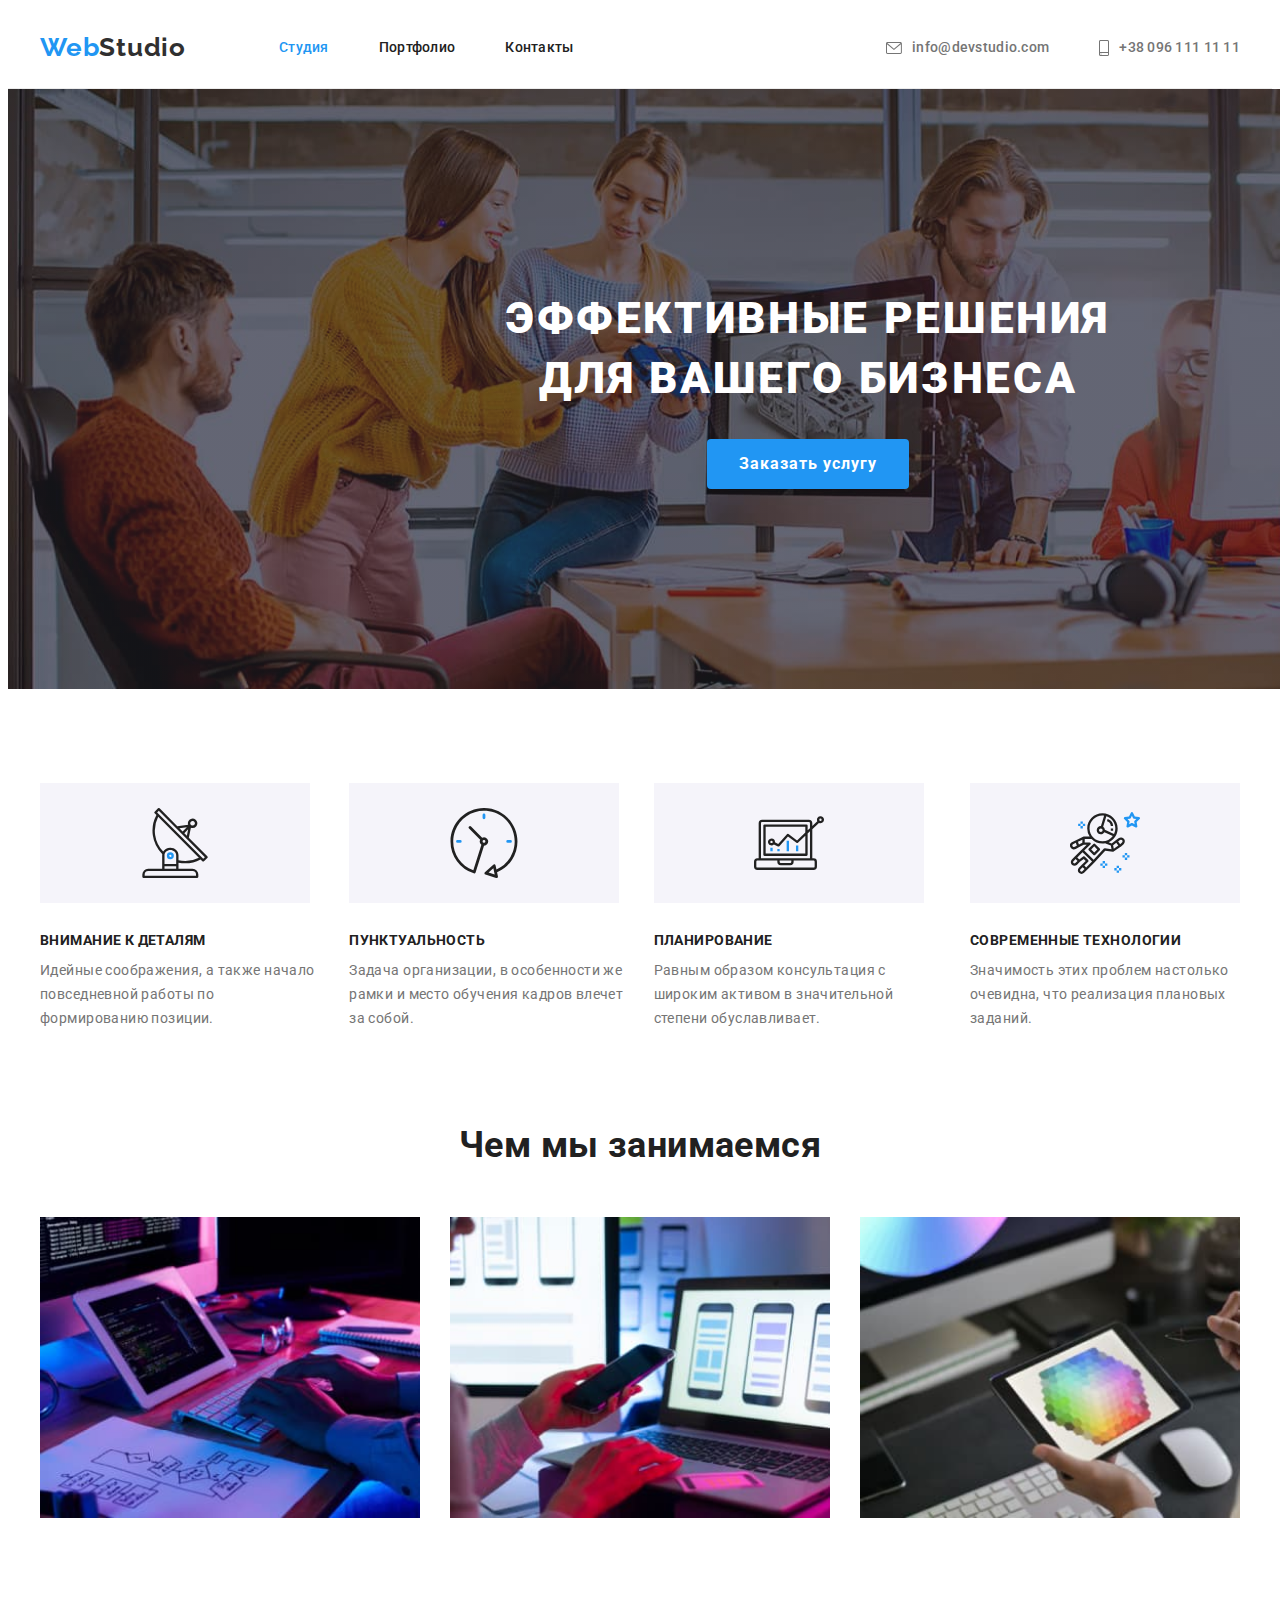
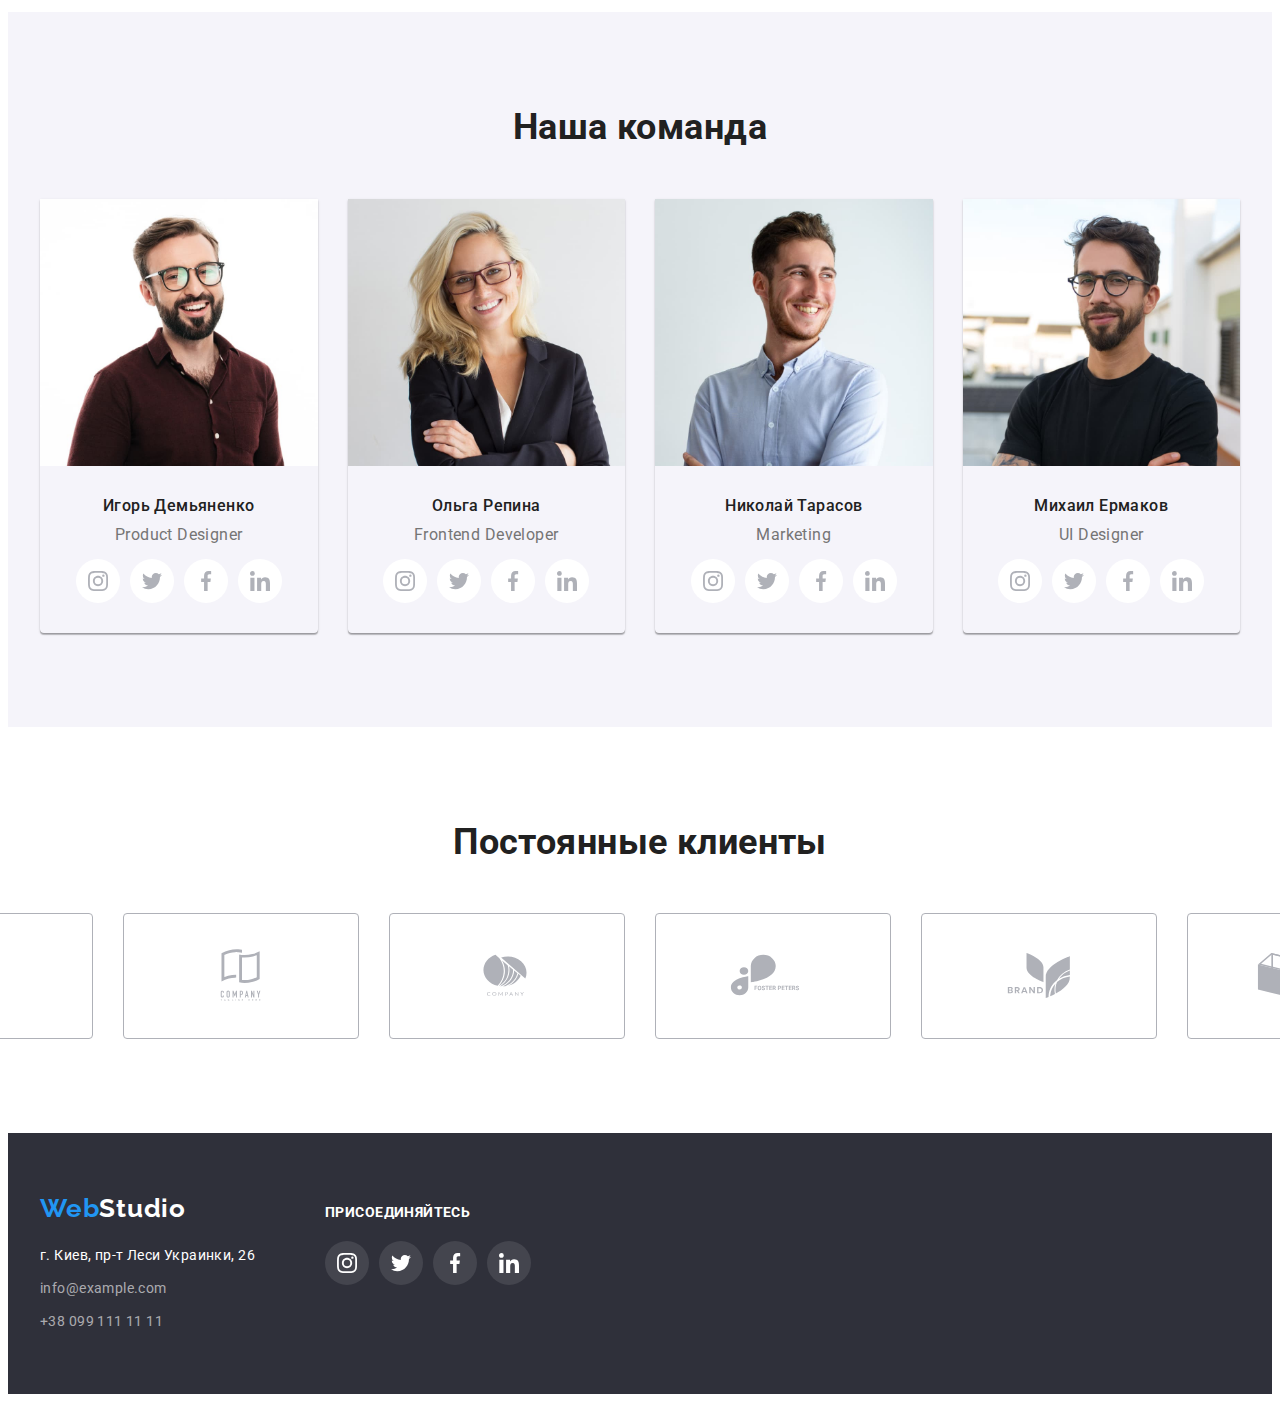
==== index.html @ d3e61353 "homework4" ====
<!DOCTYPE html>
<html lang="ru">
  <head>
    <meta charset="UTF-8" />
    <meta http-equiv="X-UA-Compatible" content="IE=edge" />
    <meta name="viewport" content="width=device-width, initial-scale=1.0" />
    <link rel="preconnect" href="https://fonts.googleapis.com" />
    <link rel="preconnect" href="https://fonts.gstatic.com" crossorigin />
    <link
      href="https://fonts.googleapis.com/css2?family=Raleway:wght@700&family=Roboto:wght@400;500;700;900&display=swap"
      rel="stylesheet"
    />
    <link
      rel="stylesheet"
      href="https://cdnjs.cloudflare.com/ajax/libs/modern-normalize/1.1.0/modern-normalize.min.css"
      integrity="sha512-wpPYUAdjBVSE4KJnH1VR1HeZfpl1ub8YT/NKx4PuQ5NmX2tKuGu6U/JRp5y+Y8XG2tV+wKQpNHVUX03MfMFn9Q=="
      crossorigin="anonymous"
      referrerpolicy="no-referrer"
    />
    <link rel="stylesheet" href="./css/style.css" />
    <title>Студия</title>
  </head>
  <body>
    <header class="header">
      <div class="container">
        <nav class="header-navigation">
          <a href="" lang="en" class="header-logo link"
            >Web<span class="header-logo-bottom link">Studio</span></a
          >
          <ul class="header-list list">
            <li class="header-item">
              <a href="" class="header-link link link-active">Студия</a>
            </li>
            <li class="header-item">
              <a href="portfolio.html" class="header-link link">Портфолио</a>
            </li>
            <li class="header-item">
              <a href="" class="header-link link">Контакты</a>
            </li>
          </ul>
        </nav>
        <ul class="header-list-adress list">
          <li>
            <a href="mailto:info@devstudio.com" class="header-mail link">
              <svg class="header-soc-icon" width="16" height="12">
                <use href="./images/icons.svg#icon-velopeen"></use>
              </svg>
              info@devstudio.com</a
            >
          </li>
          <li>
            <a href="tel:+380961111111" class="header-tel link">
              <svg class="header-soc-icon" width="10" height="16">
                <use href="./images/icons.svg#icon-smartphone"></use>
              </svg>
              +38 096 111 11 11</a
            >
          </li>
        </ul>
      </div>
    </header>
    <main>
      <section class="hero">
        <div class="container">
          <h1 class="hero-title">Эффективные решения для вашего бизнеса</h1>
          <button type="button" class="hero-btn">Заказать услугу</button>
        </div>
      </section>
      <section class="characteristics">
        <div class="container">
          <h2 class="characteristics-title-main visually-hidden">
            Наши характеристики
          </h2>
          <ul class="characteristics-list list">
            <li class="characteristics-item">
              <div class="characteristics-soc">
                <svg class="characteristics-soc-icon" width="70" height="70">
                  <use href="./images/icons.svg#icon-antenna"></use>
                </svg>
              </div>

              <h3 class="characteristics-title-bottom">Внимание к деталям</h3>
              <p class="characteristics-text">
                Идейные соображения, а также начало повседневной работы по
                формированию позиции.
              </p>
            </li>
            <li class="characteristics-item">
              <div class="characteristics-soc">
                <svg class="characteristics-soc-icon" width="70" height="70">
                  <use href="./images/icons.svg#icon-clock"></use>
                </svg>
              </div>
              <h3 class="characteristics-title-bottom">Пунктуальность</h3>
              <p class="characteristics-text">
                Задача организации, в особенности же рамки и место обучения
                кадров влечет за собой.
              </p>
            </li>
            <li class="characteristics-item">
              <div class="characteristics-soc">
                <svg class="characteristics-soc-icon" width="70" height="70">
                  <use href="./images/icons.svg#icon-diagram"></use>
                </svg>
              </div>
              <h3 class="characteristics-title-bottom">Планирование</h3>
              <p class="characteristics-text">
                Равным образом консультация с широким активом в значительной
                степени обуславливает.
              </p>
            </li>
            <li class="characteristics-item">
              <div class="characteristics-soc">
                <svg class="characteristics-soc-icon" width="70" height="70">
                  <use href="./images/icons.svg#icon-astronaut"></use>
                </svg>
              </div>
              <h3 class="characteristics-title-bottom">
                Современные технологии
              </h3>
              <p class="characteristics-text">
                Значимость этих проблем настолько очевидна, что реализация
                плановых заданий.
              </p>
            </li>
          </ul>
        </div>
      </section>
      <section class="employment">
        <div class="container">
          <h2 class="employment-title">Чем мы занимаемся</h2>
          <ul class="employment-list list">
            <li class="employment-item">
              <img
                src="images/img.jpg"
                alt="верстка страници"
                width="370"
                class="employment-img"
              />
            </li>
            <li class="employment-item">
              <img
                src="images/img1.jpg"
                alt="разметка страници"
                width="370"
                class="employment-img"
              />
            </li>
            <li class="employment-item">
              <img
                src="images/img2.jpg"
                alt="графический дизайн страници"
                width="370"
                class="employment-img"
              />
            </li>
          </ul>
        </div>
      </section>
      <!-- <svg class="command-soc-icon" width="" height="">
                      <use href="./images/icons.svg#"></use>
                    </svg> -->
      <section class="command">
        <div class="container">
          <h2 class="command-title-mine">Наша команда</h2>
          <ul class="command-list list">
            <li class="command-item">
              <img
                src="images/ihor.jpg"
                alt="Игорь Демьяненко"
                width="270"
                class="command-img"
              />
              <h3 class="command-title-bottom">Игорь Демьяненко</h3>
              <p lang="en" class="command-text">Product Designer</p>
              <ul class="command-soc-list list">
                <li class="command-soc-item">
                  <a href="" class="command-soc-link">
                    <svg class="command-soc-icon" width="20" height="20">
                      <use href="./images/icons.svg#icon-instagram"></use>
                    </svg>
                  </a>
                </li>
                <li class="command-soc-item">
                  <a href="" class="command-soc-link">
                    <svg class="command-soc-icon" width="20" height="20">
                      <use href="./images/icons.svg#icon-twitter"></use>
                    </svg>
                  </a>
                </li>
                <li class="command-soc-item">
                  <a href="" class="command-soc-link">
                    <svg class="command-soc-icon" width="20" height="20">
                      <use href="./images/icons.svg#icon-facebook"></use>
                    </svg>
                  </a>
                </li>
                <li class="command-soc-item">
                  <a href="" class="command-soc-link">
                    <svg class="command-soc-icon" width="20" height="20">
                      <use href="./images/icons.svg#icon-linkedin"></use>
                    </svg>
                  </a>
                </li>
              </ul>
            </li>
            <li class="command-item">
              <img
                src="images/olha.jpg"
                alt="Ольга Репина"
                width="270"
                class="command-img"
              />
              <h3 class="command-title-bottom">Ольга Репина</h3>
              <p lang="en" class="command-text">Frontend Developer</p>
              <ul class="command-soc-list list">
                <li class="command-soc-item">
                  <a href="" class="command-soc-link">
                    <svg class="command-soc-icon" width="20" height="20">
                      <use href="./images/icons.svg#icon-instagram"></use>
                    </svg>
                  </a>
                </li>
                <li class="command-soc-item">
                  <a href="" class="command-soc-link">
                    <svg class="command-soc-icon" width="20" height="20">
                      <use href="./images/icons.svg#icon-twitter"></use>
                    </svg>
                  </a>
                </li>
                <li class="command-soc-item">
                  <a href="" class="command-soc-link">
                    <svg class="command-soc-icon" width="20" height="20">
                      <use href="./images/icons.svg#icon-facebook"></use>
                    </svg>
                  </a>
                </li>
                <li class="command-soc-item">
                  <a href="" class="command-soc-link">
                    <svg class="command-soc-icon" width="20" height="20">
                      <use href="./images/icons.svg#icon-linkedin"></use>
                    </svg>
                  </a>
                </li>
              </ul>
            </li>
            <li class="command-item">
              <img
                src="images/nikolay.jpg"
                alt="Николай Тарасов"
                width="270"
                class="command-img"
              />
              <h3 class="command-title-bottom">Николай Тарасов</h3>
              <p lang="en" class="command-text">Marketing</p>
              <ul class="command-soc-list list">
                <li class="command-soc-item">
                  <a href="" class="command-soc-link">
                    <svg class="command-soc-icon" width="20" height="20">
                      <use href="./images/icons.svg#icon-instagram"></use>
                    </svg>
                  </a>
                </li>
                <li class="command-soc-item">
                  <a href="" class="command-soc-link">
                    <svg class="command-soc-icon" width="20" height="20">
                      <use href="./images/icons.svg#icon-twitter"></use>
                    </svg>
                  </a>
                </li>
                <li class="command-soc-item">
                  <a href="" class="command-soc-link">
                    <svg class="command-soc-icon" width="20" height="20">
                      <use href="./images/icons.svg#icon-facebook"></use>
                    </svg>
                  </a>
                </li>
                <li class="command-soc-item">
                  <a href="" class="command-soc-link">
                    <svg class="command-soc-icon" width="20" height="20">
                      <use href="./images/icons.svg#icon-linkedin"></use>
                    </svg>
                  </a>
                </li>
              </ul>
            </li>
            <li class="command-item">
              <img
                src="images/mikhail.jpg"
                alt="Михаил Ермаков"
                width="270"
                class="command-img"
              />
              <h3 class="command-title-bottom">Михаил Ермаков</h3>
              <p lang="en" class="command-text">UI Designer</p>
              <ul class="command-soc-list list">
                <li class="command-soc-item">
                  <a href="" class="command-soc-link">
                    <svg class="command-soc-icon" width="20" height="20">
                      <use href="./images/icons.svg#icon-instagram"></use>
                    </svg>
                  </a>
                </li>
                <li class="command-soc-item">
                  <a href="" class="command-soc-link">
                    <svg class="command-soc-icon" width="20" height="20">
                      <use href="./images/icons.svg#icon-twitter"></use>
                    </svg>
                  </a>
                </li>
                <li class="command-soc-item">
                  <a href="" class="command-soc-link">
                    <svg class="command-soc-icon" width="20" height="20">
                      <use href="./images/icons.svg#icon-facebook"></use>
                    </svg>
                  </a>
                </li>
                <li class="command-soc-item">
                  <a href="" class="command-soc-link">
                    <svg class="command-soc-icon" width="20" height="20">
                      <use href="./images/icons.svg#icon-linkedin"></use>
                    </svg>
                  </a>
                </li>
              </ul>
            </li>
          </ul>
        </div>
      </section>
      <section class="clients">
        <h2 class="clients-title">Постоянные клиенты</h2>
        <ul class="clients-list list">
          <li class="clients-item">
            <a href="" class="clients-link">
              <svg class="clients-soc-icon" width="106" height="60">
                <use href="./images/icons.svg#icon-Logo"></use>
              </svg>
            </a>
          </li>
          <li class="clients-item">
            <a href="" class="clients-link">
              <svg class="clients-soc-icon" width="106" height="60">
                <use href="./images/icons.svg#icon-Logo-1"></use>
              </svg>
            </a>
          </li>
          <li class="clients-item">
            <a href="" class="clients-link">
              <svg class="clients-soc-icon" width="106" height="60">
                <use href="./images/icons.svg#icon-Logo-2"></use>
              </svg>
            </a>
          </li>
          <li class="clients-item">
            <a href="" class="clients-link">
              <svg class="clients-soc-icon" width="106" height="60">
                <use href="./images/icons.svg#icon-Logo-3"></use>
              </svg>
            </a>
          </li>
          <li class="clients-item">
            <a href="" class="clients-link">
              <svg class="clients-soc-icon" width="106" height="60">
                <use href="./images/icons.svg#icon-Logo-4"></use>
              </svg>
            </a>
          </li>
          <li class="clients-item">
            <a href="" class="clients-link link">
              <svg class="clients-soc-icon" width="106" height="60">
                <use href="./images/icons.svg#icon-Logo-5"></use>
              </svg>
            </a>
          </li>
        </ul>
      </section>
    </main>

    <footer class="footer">
      <div class="container">
        <div class="footer-link">
          <a href="" lang="en" class="footer-logo link"
            >Web<span class="footer-logo-bottom">Studio</span></a
          >
          <address class="footer-address">
            <ul class="footer-list list">
              <li class="footer-item">
                <a
                  href="https://goo.gl/maps/c82AYFXfid1aYT6A9"
                  target="blank"
                  rel="noopener noreferrer nofollow"
                  class="footer-link-adress link"
                  >г. Киев, пр-т Леси Украинки, 26</a
                >
              </li>
              <li>
                <a href="mailto:info@example.com" class="footer-link-mail link"
                  >info@example.com</a
                >
              </li>
              <li>
                <a href="tel:+380991111111" class="footer-link-tel link"
                  >+38 099 111 11 11</a
                >
              </li>
            </ul>
          </address>
        </div>
        <div class="footer-icon">
          <h2 class="footer-title">присоединяйтесь</h2>
          <ul class="footer-soc-list list">
            <li class="footer-soc-item">
              <a href="" class="footer-soc-link">
                <svg class="footer-soc-icon" width="20" height="20">
                  <use href="./images/icons.svg#icon-instagram"></use>
                </svg>
              </a>
            </li>
            <li class="footer-soc-item">
              <a href="" class="footer-soc-link">
                <svg class="footer-soc-icon" width="20" height="20">
                  <use href="./images/icons.svg#icon-twitter"></use>
                </svg>
              </a>
            </li>
            <li class="footer-soc-item">
              <a href="" class="footer-soc-link">
                <svg class="footer-soc-icon" width="20" height="20">
                  <use href="./images/icons.svg#icon-facebook"></use>
                </svg>
              </a>
            </li>
            <li class="footer-soc-item">
              <a href="" class="footer-soc-link">
                <svg class="footer-soc-icon" width="20" height="20">
                  <use href="./images/icons.svg#icon-linkedin"></use>
                </svg>
              </a>
            </li>
          </ul>
        </div>
      </div>
    </footer>
  </body>
</html>
---- css/style.css ----
:root {
  --bottom-title-color: #212121;
  --active-link-color: #2196f3;
  --header-logo-color: #303030;
  --header-mail-tel-body-color: #757575;
  --title-link-color: #ffffff;
  --footer-mail-tel-color: rgba(255, 255, 255, 0.6);
  --footer-background-color: #2f303a;
}

body {
  font-family: "Roboto", sans-serif;
  background-color: var(--title-link-color);
  font-size: 14px;
  letter-spacing: 0.03em;
  color: var(--header-mail-tel-body-color);
}

h1,
h2,
h3,
h4,
h5,
h6,
p {
  margin: 0;
}

img {
  display: block;
  width: 100%;
  height: auto;
}

.container {
  width: 1200px;
  margin: 0 auto;
  padding-left: 15px;
  padding-right: 15px;
  /* outline: 1px solid red; */
}

.link {
  text-decoration: none;
}

.list {
  list-style: none;
  margin: 0;
  padding: 0;
}

.visually-hidden {
  position: absolute;
  white-space: nowrap;
  width: 1px;
  height: 1px;
  overflow: hidden;
  border: 0;
  padding: 0;
  clip: rect(0 0 0 0);
  clip-path: inset(50%);
  margin: -1px;
}

/* ----------------------------------студия-------------------------- */

/* !------------header-----------! */

.header {
  border-bottom: 1px solid #ececec;
}

.header .container {
  display: flex;
  align-items: center;
}

.header-logo {
  font-family: "Raleway";
  font-weight: 700;
  font-size: 26px;
  line-height: 1.19;
  letter-spacing: 0.03em;
  color: var(--active-link-color);
  margin-right: 93px;
  padding-top: 24px;
  padding-bottom: 25px;
}
.header-logo-bottom {
  font-family: "Raleway";
  font-weight: 700;
  font-size: 26px;
  line-height: 1.19;
  letter-spacing: 0.03em;
  color: var(--header-logo-color);
}

.header-list {
  display: flex;
}

.header-navigation {
  display: flex;
  align-items: center;
}

.header-list-adress {
  display: flex;
  margin-left: auto;
}

.header-item:not(:last-child) {
  margin-right: 50px;
}

.header-link {
  font-family: inherit;
  font-weight: 500;
  font-size: 14px;
  line-height: 1.14;
  letter-spacing: 0.02em;
  color: var(--bottom-title-color);
  padding: 20px 0;
}
.link-active {
  color: var(--active-link-color);
}

.header-link:hover,
.header-link:focus {
  font-family: inherit;
  font-weight: 500;
  font-size: 14px;
  line-height: 1.14;
  letter-spacing: 0.02em;
  color: var(--active-link-color);
}

.header-mail {
  font-family: inherit;
  font-weight: 500;
  font-size: 14px;
  line-height: 1.14;
  letter-spacing: 0.02em;
  color: var(--header-mail-tel-body-color);
  padding: 20px 0;
}

.header-mail:hover,
.header-mail:focus {
  font-family: inherit;
  font-weight: 500;
  font-size: 14px;
  line-height: 1.14;
  letter-spacing: 0.02em;
  color: var(--active-link-color);
}

.header-tel {
  font-family: inherit;
  font-weight: 500;
  font-size: 14px;
  line-height: 1.14;
  letter-spacing: 0.02em;
  color: var(--header-mail-tel-body-color);
  margin-left: 50px;
  padding: 20px 0;
}

.header-tel:hover,
.header-tel:focus {
  font-family: inherit;
  font-weight: 500;
  font-size: 14px;
  line-height: 1.14;
  letter-spacing: 0.02em;
  color: var(--active-link-color);
}

.header-mail,
.header-tel {
  display: flex;
  align-items: center;
}

.header-soc-icon {
  margin-right: 10px;
  fill: currentColor;
}

/* ----------------hero------------------- */

.hero {
  padding-top: 200px;
  padding-bottom: 200px;
  background-color: #2f303a;
  background-image: linear-gradient(
      rgba(47, 48, 58, 0.4),
      rgba(47, 48, 58, 0.4)
    ),
    url(../images/herobg.jpg);
  background-repeat: no-repeat;
  width: 1600px;
  margin: 0 auto;
}

.hero-title {
  width: 696px;
  margin: 0 auto;
  font-weight: 900;
  font-size: 44px;
  line-height: 1.36;
  text-align: center;
  letter-spacing: 0.06em;
  text-transform: uppercase;
  color: var(--title-link-color);
  margin-bottom: 30px;
}

.hero-btn {
  font-family: inherit;
  background-color: var(--active-link-color);
  font-weight: 700;
  font-size: 16px;
  line-height: 1.88;
  display: flex;
  align-items: center;
  text-align: center;
  letter-spacing: 0.06em;
  color: var(--title-link-color);
  cursor: pointer;
  padding: 10px 32px;
  border-radius: 4px;
  margin: 0 auto;
  box-shadow: 0px 4px 4px rgba(0, 0, 0, 0.15);
  border: none;
}

/* ----------characteristics---------- */

.characteristics {
  padding: 94px 0;
}

.characteristics-list {
  display: flex;
  margin-left: -30px;
}

.characteristics-item {
  flex-basis: calc((100% -120px) / 4);
  margin-left: 30px;
}

.characteristics-soc {
  width: 270px;
  height: 120px;
  background-color: #f5f4fa;
  margin-bottom: 30px;
  display: flex;
  justify-content: center;
  align-items: center;
}

.characteristics-title-bottom {
  font-size: 14px;
  font-weight: 700;
  line-height: 1.14;
  text-transform: uppercase;
  color: var(--bottom-title-color);
  margin-bottom: 10px;
}

.characteristics-text {
  line-height: 1.71;
}

/* ----------employment---------- */

.employment {
  padding-top: 0;
  padding-bottom: 94px;
}

.employment-title {
  font-weight: 700;
  font-size: 36px;
  line-height: 1.17;
  text-align: center;
  color: var(--bottom-title-color);
  margin-bottom: 50px;
}

.employment-list {
  display: flex;
  margin-left: -30px;
}

.employment-item {
  flex-basis: calc((100% - 90px) / 3);
  margin-left: 30px;
}

/* ----------command----------- */

.command {
  background: #f5f4fa;
  padding: 94px 0;
}

.command-title-mine {
  font-weight: 700;
  font-size: 36px;
  line-height: 1.17;
  text-align: center;
  color: var(--bottom-title-color);
  margin-bottom: 50px;
}

.command-list {
  display: flex;
  margin-left: -30px;
}

.command-item {
  flex-basis: calc((100% - 120px) / 4);
  margin-left: 30px;
  box-shadow: 0px 1px 3px rgba(0, 0, 0, 0.12), 0px 1px 1px rgba(0, 0, 0, 0.14),
    0px 2px 1px rgba(0, 0, 0, 0.2);
  border-radius: 0px 0px 4px 4px;
}

.command-img {
  margin-bottom: 30px;
  height: auto;
}

.command-title-bottom {
  font-weight: 500;
  font-size: 16px;
  line-height: 1.19;
  text-align: center;
  color: var(--bottom-title-color);
  margin-bottom: 10px;
}

.command-text {
  font-size: 16px;
  line-height: 1.19;
  margin-bottom: 15px;
  text-align: center;
}

.command-soc-list {
  display: flex;
  justify-content: center;
  margin-bottom: 30px;
}

.command-soc-item:not(:last-child) {
  margin-right: 10px;
}

.command-soc-link {
  width: 44px;
  height: 44px;
  background-color: var(--title-link-color);
  border-radius: 50%;
  display: flex;
  justify-content: center;
  align-items: center;
  color: #afb1b8;
}

.command-soc-icon {
  fill: currentColor;
}

.command-soc-link:hover,
.command-soc-link:focus {
  background-color: var(--active-link-color);
  color: var(--title-link-color);
}

/* ----------clients---------- */
.clients {
  padding: 94px 0;
}

.clients-title {
  font-weight: 700;
  font-size: 36px;
  line-height: 1.17;
  text-align: center;
  color: var(--bottom-title-color);
  margin: 0 auto 50px;
}

.clients-list {
  display: flex;
  justify-content: center;
}

.clients-item:not(:last-child) {
  margin-right: 30px;
}

.clients-link {
  width: 170px;
  height: 92px;
  padding: 16px 32px;
  display: flex;
  justify-content: center;
  align-items: center;
  background-color: var(--title-link-color);
  border: 1px solid #afb1b8;
  border-radius: 4px;
  color: #afb1b8;
}

.clients-soc-icon {
  fill: currentColor;
}

.clients-link:focus,
.clients-link:hover {
  background-color: var(--title-link-color);
  color: var(--active-link-color);
  border: 1px solid var(--active-link-color);
}

/* ----------footer---------- */

.footer {
  background-color: var(--footer-background-color);
  padding-bottom: 60px;
}

.footer-link {
  padding-top: 60px;
}

.footer-logo {
  font-family: "Raleway";
  font-weight: 700;
  font-size: 26px;
  line-height: 1.19;
  letter-spacing: 0.03em;
  display: block;
  color: var(--active-link-color);
  margin-bottom: 20px;
}

.footer-logo-bottom {
  font-family: "Raleway";
  font-weight: 700;
  font-size: 26px;
  line-height: 1.19;
  letter-spacing: 0.03em;
  color: var(--title-link-color);
}

.footer-link-adress {
  font-family: inherit;
  font-style: normal;
  font-size: 14px;
  line-height: 1.71;
  letter-spacing: 0.03em;
  display: block;
  color: var(--title-link-color);
  margin-bottom: 9px;
}

.footer-link-adress:hover,
.footer-link-adress:focus {
  font-family: inherit;
  font-style: normal;
  font-size: 14px;
  line-height: 1.71;
  letter-spacing: 0.03em;
  color: var(--active-link-color);
}

.footer-link-mail {
  font-family: inherit;
  font-style: normal;
  font-size: 14px;
  line-height: 1.71;
  letter-spacing: 0.03em;
  display: block;
  color: var(--footer-mail-tel-color);
  margin-bottom: 9px;
}

.footer-link-mail:hover,
.footer-link-mail:focus {
  font-family: inherit;
  font-style: normal;
  font-size: 14px;
  line-height: 1.71;
  letter-spacing: 0.03em;
  color: var(--active-link-color);
}

.footer-link-tel {
  font-family: inherit;
  font-style: normal;
  font-size: 14px;
  line-height: 1.71;

  letter-spacing: 0.03em;
  color: var(--footer-mail-tel-color);
}

.footer-link-tel:hover,
.footer-link-tel:focus {
  font-family: inherit;
  font-style: normal;
  font-size: 14px;
  line-height: 1.71;
  letter-spacing: 0.03em;
  color: var(--active-link-color);
}

.footer .container {
  display: flex;
}

.footer-icon {
  padding-top: 72px;
  margin-left: 70px;
}

.footer-title {
  font-weight: 700;
  font-size: inherit;
  line-height: 1.14;
  text-transform: uppercase;
  color: var(--title-link-color);
  margin-bottom: 20px;
}

.footer-soc-list {
  display: flex;
}

.footer-soc-item:not(:last-child) {
  margin-right: 10px;
}

.footer-soc-link {
  width: 44px;
  height: 44px;
  background-color: rgba(255, 255, 255, 0.1);
  border-radius: 50%;
  display: flex;
  justify-content: center;
  align-items: center;
  color: var(--title-link-color);
}

.footer-soc-icon {
  fill: currentColor;
}

.footer-soc-link:hover,
.footer-soc-link:focus {
  background-color: var(--active-link-color);
}

/* -----------------------------------портфолио--------------------------- */

.employmen {
  padding: 94px 0;
}

.employmen-list {
  display: flex;
  justify-content: center;
  margin-bottom: 50px;
}

.employmen-item:not(:last-child) {
  margin-right: 8px;
}

.employmen-btn {
  font-family: inherit;
  font-weight: 500;
  font-size: 16px;
  line-height: 1.62;
  text-align: center;
  letter-spacing: 0.03em;
  color: var(--bottom-title-color);
  background-color: var(--title-link-color);
  cursor: pointer;
  padding: 6px 22px;
  background-color: #f5f4fa;
  border-radius: 4px;
  border: none;
}

.employmen-btn:hover,
.employmen-btn:focus {
  font-family: inherit;
  font-weight: 500;
  font-size: 16px;
  line-height: 1.62;
  text-align: center;
  letter-spacing: 0.03em;
  color: var(--title-link-color);
  background-color: var(--active-link-color);
  box-shadow: 0px 3px 1px rgba(0, 0, 0, 0.1), 0px 1px 2px rgba(0, 0, 0, 0.08),
    0px 2px 2px rgba(0, 0, 0, 0.12);
}

.employmem-link-content:hover {
  box-shadow: 0px 1px 1px rgba(0, 0, 0, 0.12), 0px 4px 4px rgba(0, 0, 0, 0.06),
    1px 4px 6px rgba(0, 0, 0, 0.16);
}

.employmen-content {
  border-left: 1px solid #eeeeee;
  border-right: 1px solid #eeeeee;
  border-bottom: 1px solid #eeeeee;
  padding: 20px 24px;
}

.employmen-list-bottom {
  display: flex;
  flex-wrap: wrap;
  margin-left: -30px;
  margin-bottom: -30px;
}

.employmen-item-bottom {
  width: calc((100% / 3 - 30px));
  margin-left: 30px;
  margin-bottom: 30px;
}

.employmen-title-bottom {
  font-weight: 700;
  font-size: 18px;
  line-height: 2;
  letter-spacing: 0.06em;
  color: var(--bottom-title-color);
  margin-bottom: 4px;
}

.employmen-text {
  font-size: 16px;
  line-height: 1.88;
  color: var(--header-mail-tel-body-color);
}
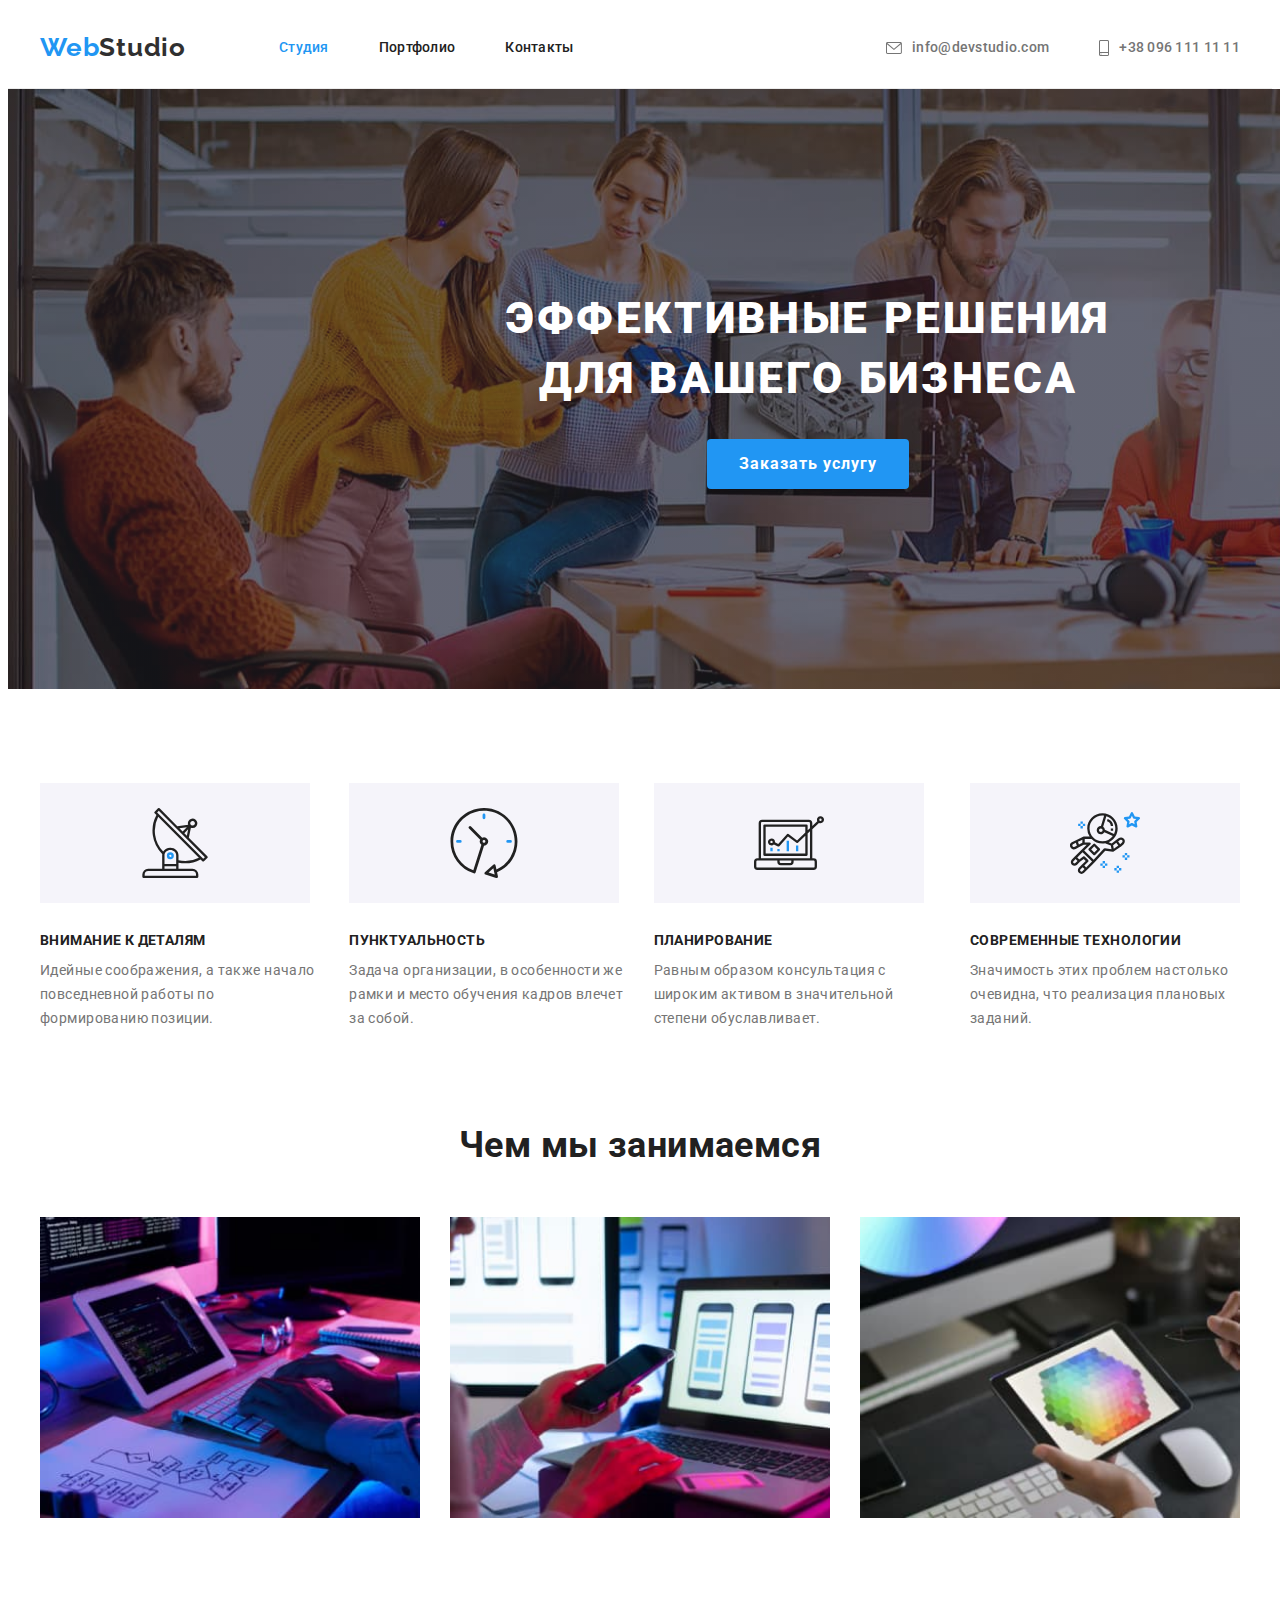
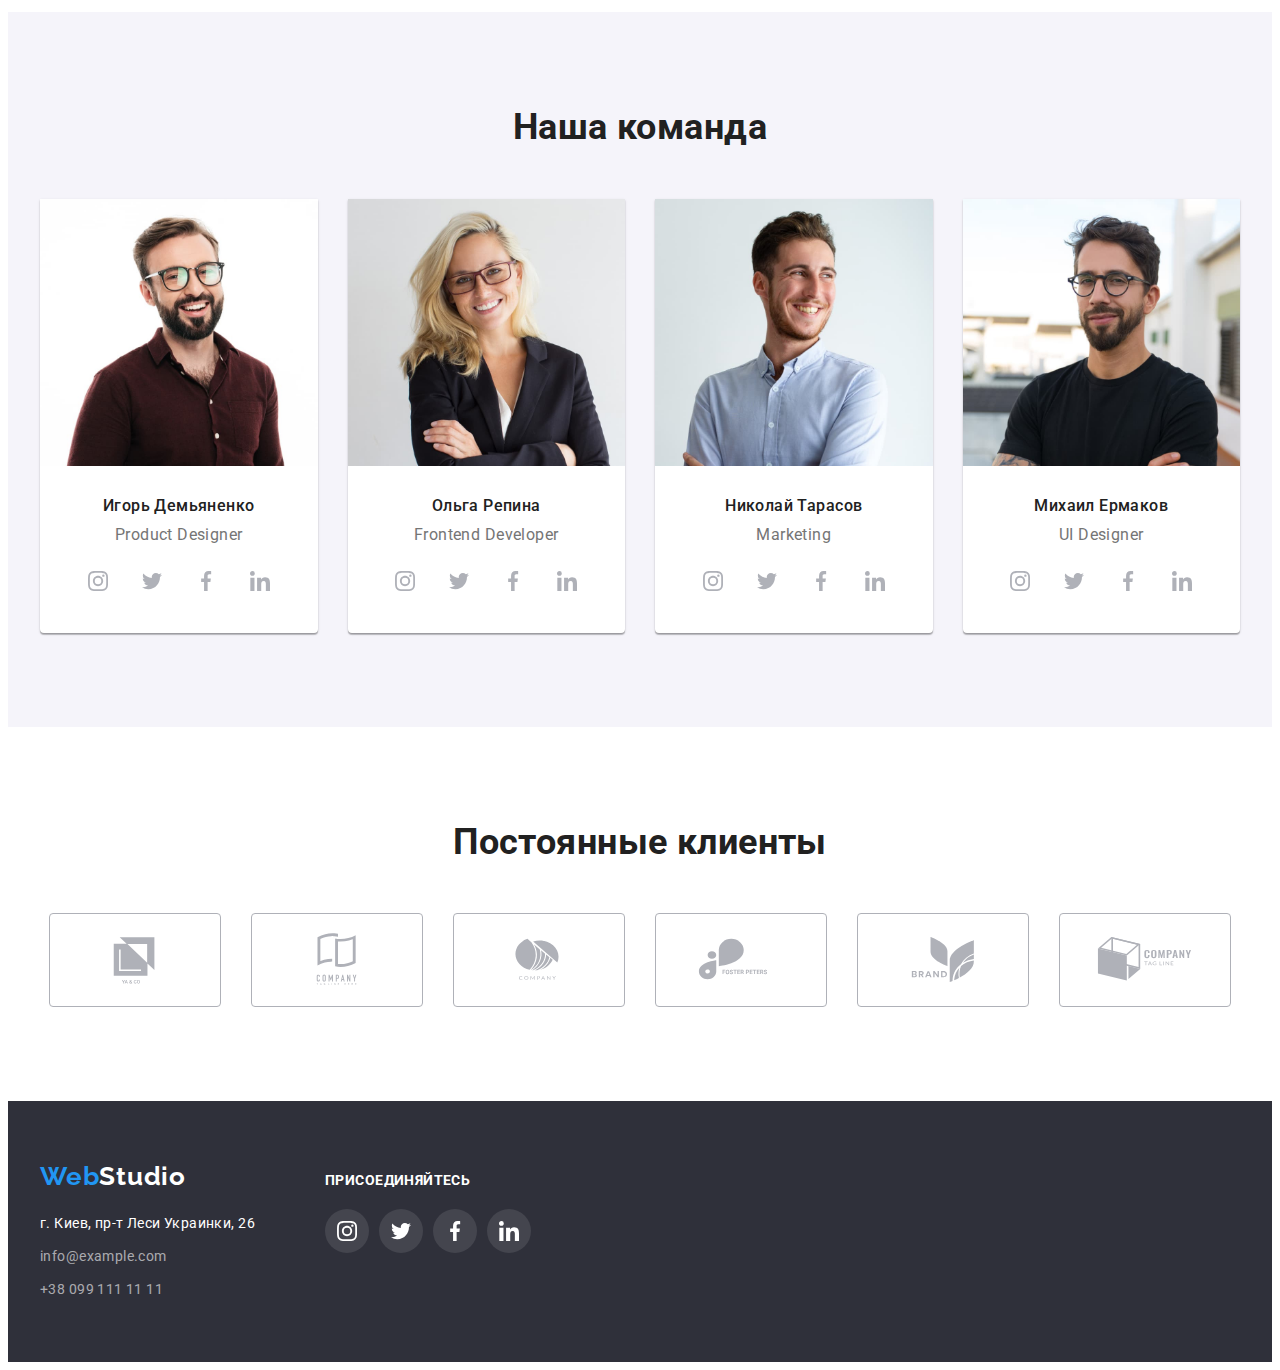
==== commit 1a824922: "homework4" ====
--- a/index.html
+++ b/index.html
@@ -407,7 +407,7 @@
           </address>
         </div>
         <div class="footer-icon">
-          <h2 class="footer-title">присоединяйтесь</h2>
+          <p class="footer-title">присоединяйтесь</p>
           <ul class="footer-soc-list list">
             <li class="footer-soc-item">
               <a href="" class="footer-soc-link">
--- a/css/style.css
+++ b/css/style.css
@@ -329,6 +329,7 @@
   box-shadow: 0px 1px 3px rgba(0, 0, 0, 0.12), 0px 1px 1px rgba(0, 0, 0, 0.14),
     0px 2px 1px rgba(0, 0, 0, 0.2);
   border-radius: 0px 0px 4px 4px;
+  background-color: var(--title-link-color);
 }
 
 .command-img {
@@ -404,12 +405,12 @@
 
 .clients-item:not(:last-child) {
   margin-right: 30px;
+  display: flex;
 }
 
 .clients-link {
   width: 170px;
   height: 92px;
-  padding: 16px 32px;
   display: flex;
   justify-content: center;
   align-items: center;
@@ -435,9 +436,6 @@
 .footer {
   background-color: var(--footer-background-color);
   padding-bottom: 60px;
-}
-
-.footer-link {
   padding-top: 60px;
 }
 
@@ -525,10 +523,10 @@
 
 .footer .container {
   display: flex;
+  align-items: baseline;
 }
 
 .footer-icon {
-  padding-top: 72px;
   margin-left: 70px;
 }
 
@@ -615,7 +613,11 @@
     0px 2px 2px rgba(0, 0, 0, 0.12);
 }
 
-.employmem-link-content:hover {
+.employmen-link {
+  display: block;
+}
+
+.employmen-link:hover {
   box-shadow: 0px 1px 1px rgba(0, 0, 0, 0.12), 0px 4px 4px rgba(0, 0, 0, 0.06),
     1px 4px 6px rgba(0, 0, 0, 0.16);
 }
